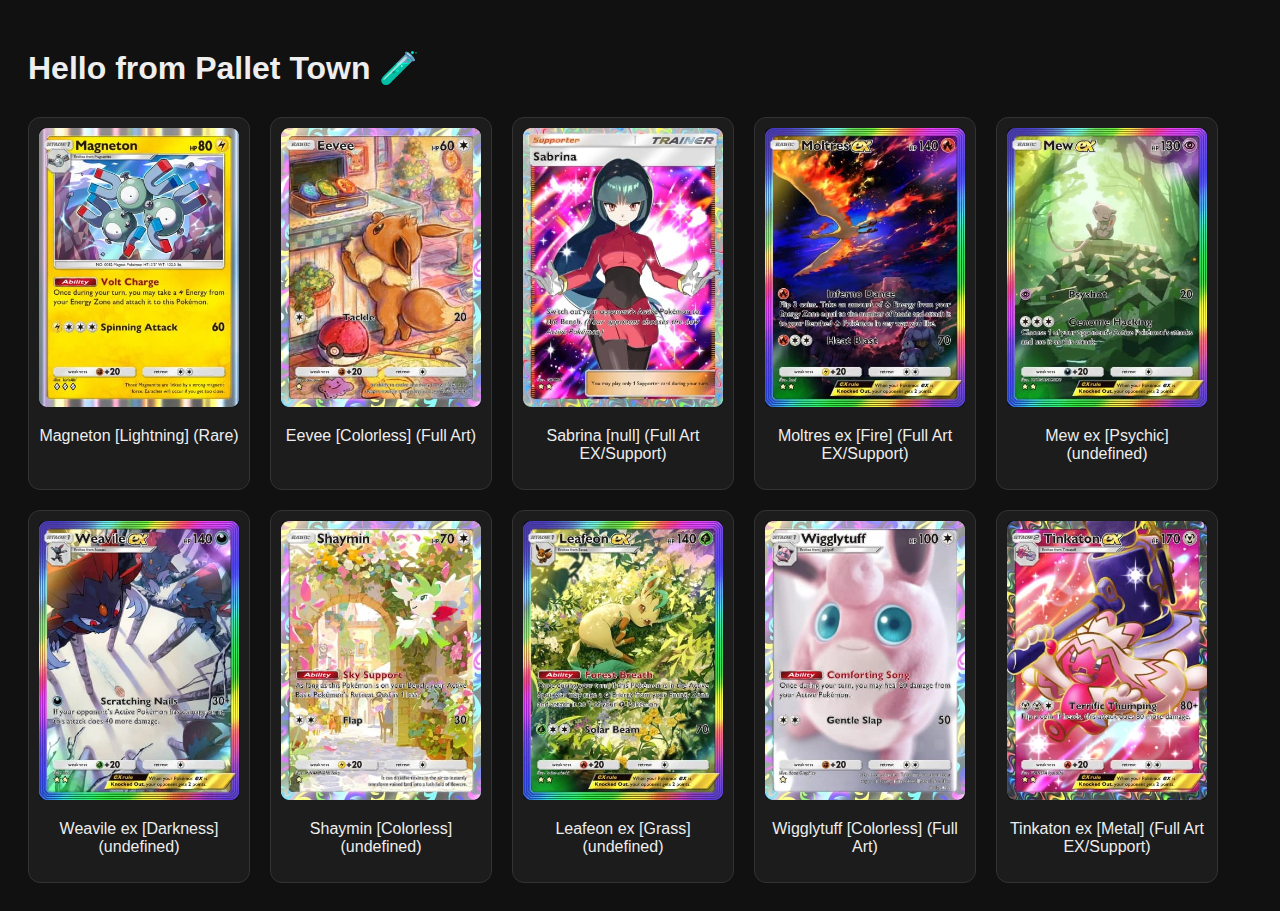
==== index.html @ e56984a7 "Initial setup: app, styles, card data, image dir" ====
<!DOCTYPE html>
<html lang="en">
<head>
  <meta charset="UTF-8" />
  <title>Pallet Town TCG Viewer</title>
  <link rel="stylesheet" href="style.css" />  <!-- ✅ External CSS link (this is correct) -->
</head>
<body>
  <h1>Hello from Pallet Town 🧪</h1>

  <!-- ✅ This is where cards get injected -->
  <div id="card-list"></div>

  <!-- ✅ Optional: Add a search bar -->
  <!-- <input type="text" id="search" placeholder="Search by name..."> -->

  <script src="app.js"></script>  <!-- ✅ Load your main JS logic -->
</body>
</html>
---- style.css ----
body {
  background: #111;
  color: #eee;
  font-family: 'Segoe UI', sans-serif;
  padding: 20px;
}

h1 {
  margin-bottom: 30px;
}

#card-list {
  display: flex;
  flex-wrap: wrap;
  gap: 20px;
}

.card-container {
  background-color: #1c1c1c;
  border: 1px solid #333;
  padding: 10px;
  border-radius: 12px;
  text-align: center;
  width: 200px;
}

.card-container img {
  width: 100%;
  border-radius: 6px;
}
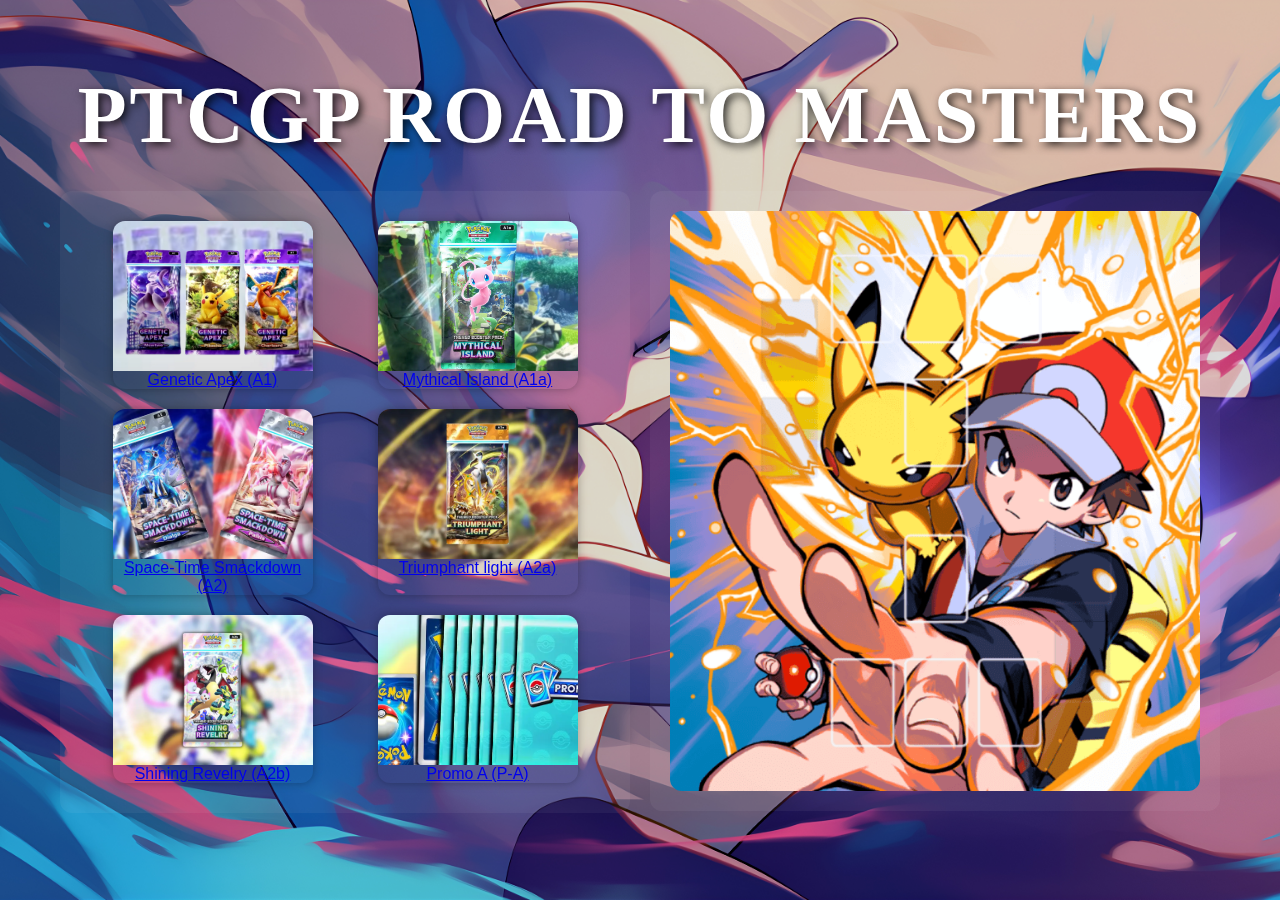
==== commit 18923ee6: "Update card layout, styling, JSON data, and remove unused images" ====
--- a/index.html
+++ b/index.html
@@ -1,20 +1,57 @@
 <!DOCTYPE html>
 <html lang="en">
-<head>
-  <meta charset="UTF-8" />
-  <title>Pallet Town TCG Viewer</title>
-  <link rel="stylesheet" href="style.css" />  <!-- ✅ External CSS link (this is correct) -->
-</head>
-<body>
-  <h1>Hello from Pallet Town 🧪</h1>
+  <head>
+    <meta charset="UTF-8" />
+    <meta name="viewport" content="width=device-width, initial-scale=1.0" />
+    <title>PTCGP ROAD TO MASTERS</title>
+    <link rel="stylesheet" href="style.css" />
+  </head>
+  <body>
+    <!-- Background Image (Fixed behind content) -->
+    <img id="bg-img" src="images/bg.jpg" alt="Background" />
 
-  <!-- ✅ This is where cards get injected -->
-  <div id="card-list"></div>
+    <!-- Main centered container -->
+    <div class="main-container">
+      <!-- Site Title -->
+      <h1>PTCGP ROAD TO MASTERS</h1>
 
-  <!-- ✅ Optional: Add a search bar -->
-  <!-- <input type="text" id="search" placeholder="Search by name..."> -->
+      <!-- Homepage Sections: Contains both the sets grid and the battle sim block -->
+      <div id="homepage-sections">
+        <!-- Sets Section -->
+        <div id="sets-section">
+          <div id="set-grid">
+            <!-- Set buttons are injected here via JS -->
+          </div>
+        </div>
 
-  <script src="app.js"></script>  <!-- ✅ Load your main JS logic -->
-</body>
+        <!-- Battle Sim Section (remains on homepage) -->
+        <div id="battle-section">
+          <div id="battle-sim-block">
+            <a href="battleground.html" class="battle-link">
+              <img
+                src="images/battle-sim.png"
+                alt="Battle Simulator"
+                class="set-cover"
+              />
+              <!-- The Start Battle button will be hidden via CSS -->
+              <button class="btn">Start Battle</button>
+            </a>
+          </div>
+        </div>
+      </div>
+
+      <!-- Back Button (hidden by default) -->
+      <button id="back-button" class="btn" style="display: none;">
+        ← Back to Sets
+      </button>
+
+      <!-- Card List Container (hidden by default, styled separately) -->
+      <div id="card-list" style="display: none;">
+        <!-- Cards for a selected set will be injected here via JS -->
+      </div>
+    </div>
+
+    <script src="app.js"></script>
+  </body>
 </html>
 
--- a/style.css
+++ b/style.css
@@ -1,31 +1,224 @@
+/* Global Reset */
+* {
+  box-sizing: border-box;
+  margin: 0;
+  padding: 0;
+}
+
+/* Body styling */
 body {
-  background: #111;
-  color: #eee;
-  font-family: 'Segoe UI', sans-serif;
-  padding: 20px;
-}
-
+  font-family: sans-serif;
+  background: #000; /* fallback dark background since image is fixed */
+}
+
+/* Main Container (centers content and limits maximum width) */
+.main-container {
+  max-width: 1200px;
+  margin: 0 auto;
+  padding: 20px;
+  position: relative;
+  z-index: 1; /* Make sure content sits above the background */
+}
+
+/* Title Styling */
 h1 {
+  font-family: 'Impact', cursive;
+  font-size: 5rem;
+  color: white;
+  text-align: center;
+  text-transform: uppercase;
+  letter-spacing: 3px;
+  text-shadow: 3px 3px 8px rgba(0, 0, 0, 0.8);
+  margin-top: 50px;
   margin-bottom: 30px;
 }
 
-#card-list {
+/* Background Image (fixed behind content) */
+#bg-img {
+  position: fixed;
+  top: 0;
+  left: 0;
+  width: 100%;
+  height: 100vh;
+  object-fit: cover;
+  z-index: -2;
+  filter: brightness(80%) contrast(1.2);
+  background-position: center;
+  background-size: cover;
+}
+
+/* Homepage Sections Container */
+#homepage-sections {
   display: flex;
   flex-wrap: wrap;
   gap: 20px;
-}
-
+  justify-content: center;
+  align-items: flex-start;
+  margin-top: 20px;
+}
+
+/* Both sections get similar widths on desktop */
+@media (min-width: 768px) {
+  #sets-section,
+  #battle-section {
+    flex: 1 1 45%;
+  }
+}
+
+/* On smaller screens, each section takes full width */
+@media (max-width: 767px) {
+  #sets-section,
+  #battle-section {
+    width: 100%;
+  }
+}
+
+/* Sets Section */
+#sets-section {
+  background-color: rgba(255, 255, 255, 0.05);
+  border-radius: 12px;
+  padding: 20px;
+}
+
+/* Dynamic Set Grid: Automatically wraps new sets */
+#set-grid {
+  display: grid;
+  grid-template-columns: repeat(auto-fit, minmax(200px, 1fr));
+  gap: 20px;
+  justify-items: center;
+  padding: 10px;
+}
+
+/* Each Set Button Container */
+.set-button-container {
+  width: 200px;
+  cursor: pointer;
+  border-radius: 12px;
+  overflow: hidden;
+  box-shadow: 0 0 10px rgba(0,0,0,0.3);
+  background: transparent;
+  text-align: center;
+}
+
+/* Uniform Set Cover Images */
+.set-cover {
+  width: 100%;
+  height: 150px;
+  object-fit: cover;
+  display: block;
+}
+
+/* Battle Sim Section */
+#battle-section {
+  background-color: rgba(255, 255, 255, 0.05);
+  border-radius: 12px;
+  padding: 20px;
+  display: flex;
+  align-items: center;
+  justify-content: center;
+}
+
+/* Battle Sim Block: set to a fixed height to roughly match sets */
+#battle-sim-block {
+  width: 100%;
+  height: 580px;     /* This value can be adjusted to match expected sets grid height */
+  display: flex;
+  align-items: center;
+  justify-content: center;
+  position: relative;
+}
+
+/* Battle Link: the clickable container for battle image */
+.battle-link {
+  display: block;
+  width: 100%;
+  height: 100%;
+  position: relative;
+}
+
+/* Battle Image: fills container and uses object-fit to crop appropriately */
+.battle-link img {
+  width: 100%;
+  height: 100%;
+  object-fit: cover;
+  border-radius: 12px;
+  display: block;
+}
+
+/* Hide the Start Battle button */
+.battle-link .btn {
+  display: none;
+}
+
+/* Back button styling (if needed) */
+#back-button {
+  margin: 20px auto;
+  display: block;
+  max-width: 200px;
+}
+
+/* Optional Card List styling for when a set is selected */
+#card-list {
+  display: flex;
+  flex-wrap: wrap;
+  gap: 20px;
+  justify-content: center;
+  padding: 20px;
+}
+
+/* Card List Grid: show many cards in a fluid layout */
+#card-list {
+  /* We'll turn it into a grid once it's displayed = "grid" in JS. */
+  grid-template-columns: repeat(auto-fill, minmax(180px, 1fr));
+  gap: 5px;
+  justify-items: center;
+  margin-top: 20px;
+  padding: 5px;
+  background-color: rgba(255, 255, 255, 0.05);
+  border: 1px solid rgba(255, 255, 255, 0.1);
+  border-radius: 12px;
+  backdrop-filter: blur(2px);
+  /* If you want a subtle background or border, feel free to add them here. */
+}
+
+/* Each card container can have its own styling */
 .card-container {
-  background-color: #1c1c1c;
-  border: 1px solid #333;
-  padding: 10px;
-  border-radius: 12px;
+  width: 100%;
+  max-width: 220px;               /* or 200px, adjust to taste */
   text-align: center;
-  width: 200px;
-}
-
+  background-color: rgba(255,255,255,0.1);
+  border-radius: 8px;
+  padding: 2px;
+  box-shadow: 0 2px 4px rgba(0,0,0,0.3);
+}
+
+/* The card image gets auto-sized */
 .card-container img {
   width: 100%;
-  border-radius: 6px;
-}
-
+  height: auto;
+  border-radius: 4px;
+  margin-bottom: 2px;
+}
+
+/* Ensure rarity icons are small and aligned horizontally */
+.rarity-icon {
+  max-width: 16px;              /* Maximum width */
+  max-height: 16px;             /* Maximum height */
+  width: auto;                  /* Preserve aspect ratio */
+  height: auto;                 /* Preserve aspect ratio */
+  vertical-align: middle;       /* Align them with text/number */
+  margin: 0 2px;                /* Add some space between icons */
+  filter: drop-shadow(1px 1px 1px rgba(0, 0, 0, 0.5)); /* Optional shadow */
+  display: inline-block;        /* Ensure they are aligned horizontally */
+}
+
+.card-number {
+  font-size: 1.2rem;
+  font-weight: 700;
+  color: #fff;
+  text-shadow: 1px 1px 3px rgba(0, 0, 0, 0.8);
+  letter-spacing: 1px;
+  display: inline-block;
+  margin-bottom: 5px;
+}
+
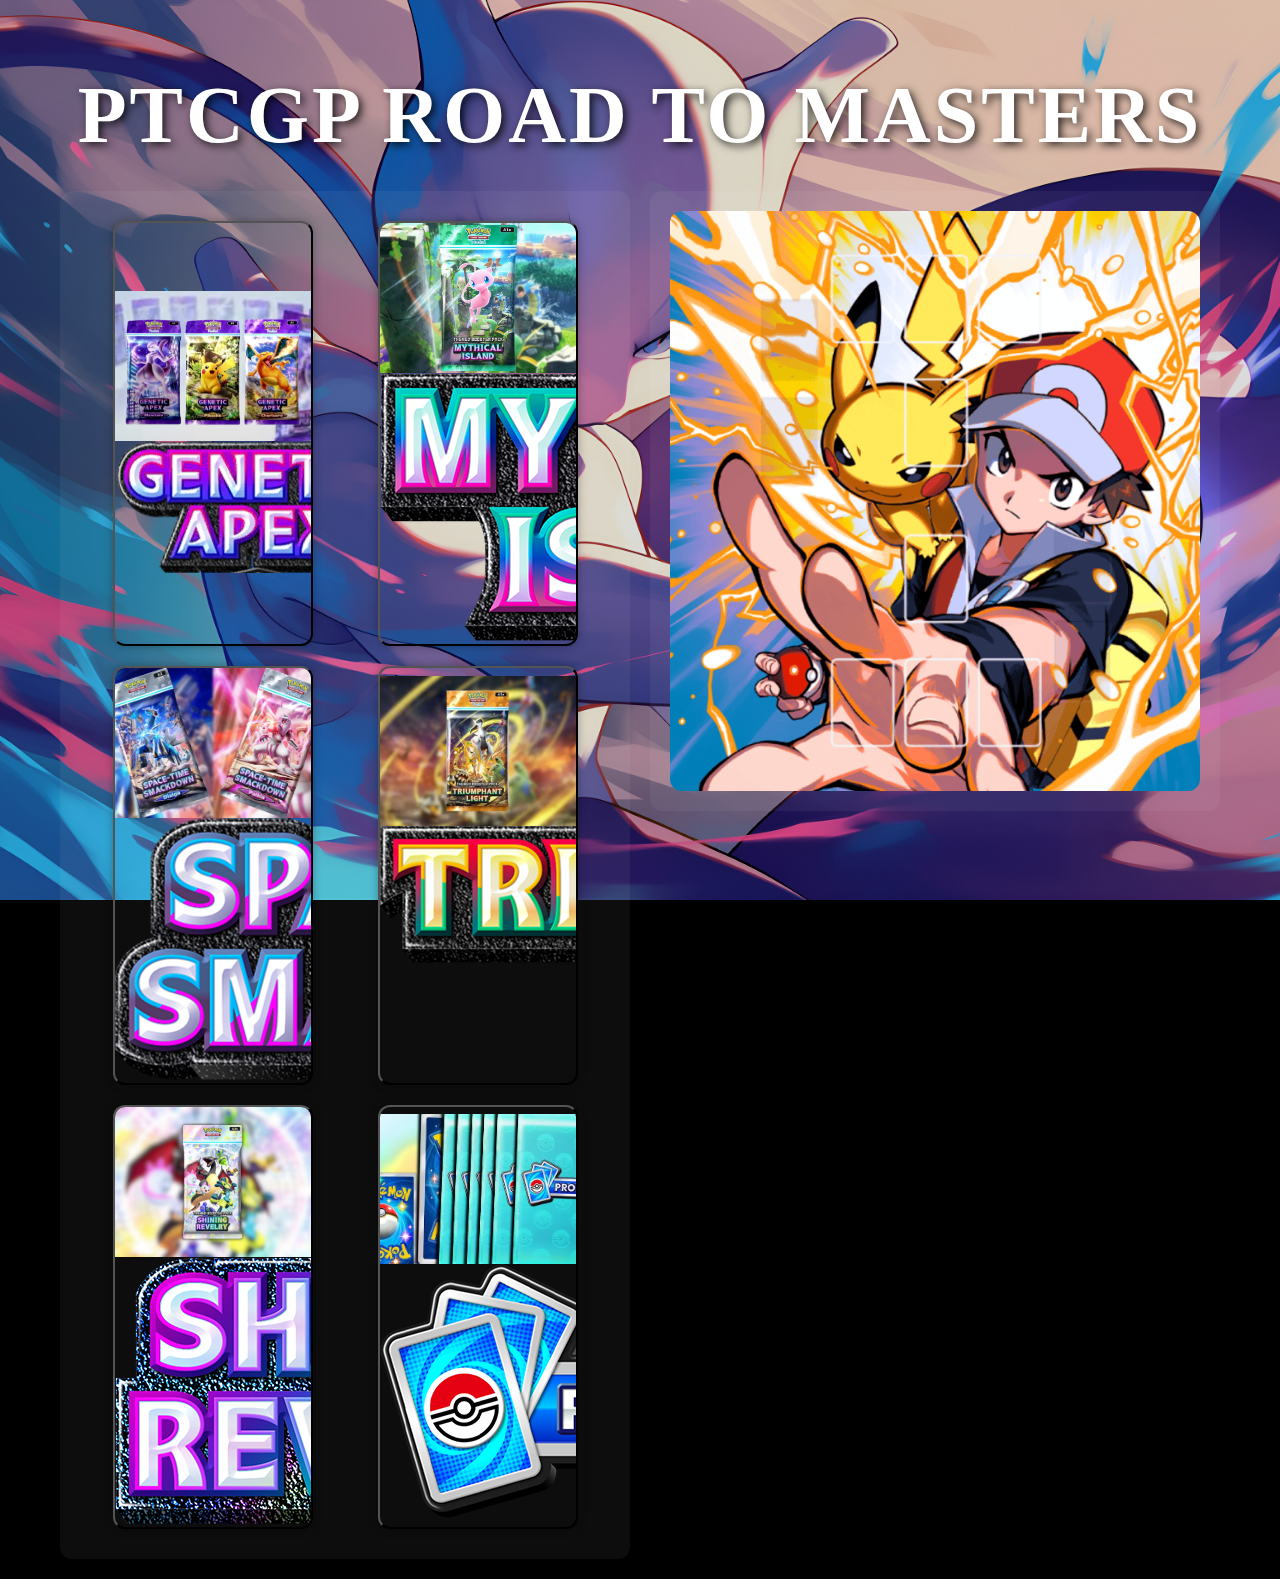
==== commit 3cf59936: "updates app.json, style.css and rarity factors. updates pa promo directory" ====
--- a/index.html
+++ b/index.html
@@ -50,7 +50,8 @@
         <!-- Cards for a selected set will be injected here via JS -->
       </div>
     </div>
-
+	
+	<!-- Scripts load after DOM to allow app.js to inject content -->
     <script src="app.js"></script>
   </body>
 </html>
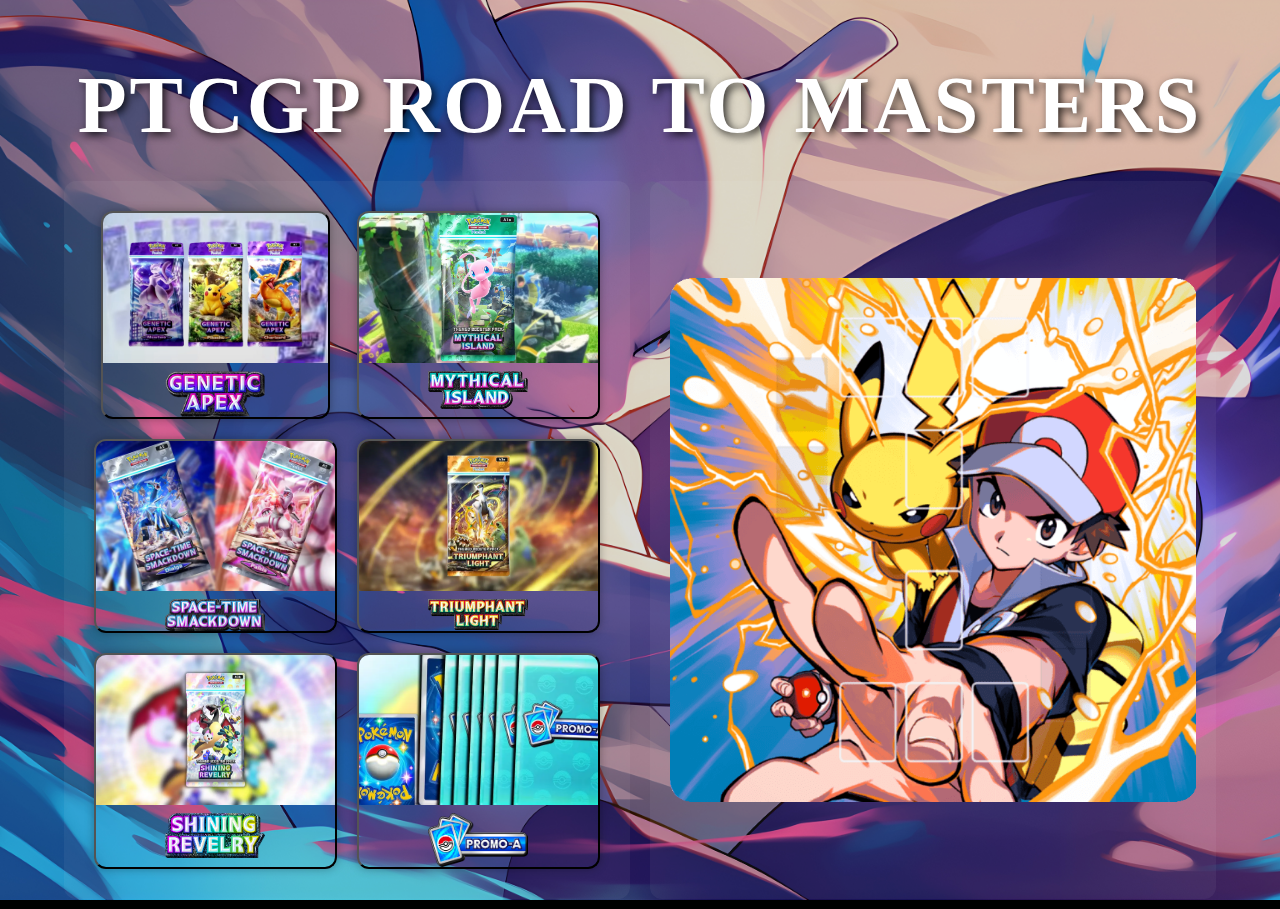
==== commit 0ee91c82: "removes backup files and sets up css in sub dirs" ====
--- a/index.html
+++ b/index.html
@@ -4,7 +4,13 @@
     <meta charset="UTF-8" />
     <meta name="viewport" content="width=device-width, initial-scale=1.0" />
     <title>PTCGP ROAD TO MASTERS</title>
-    <link rel="stylesheet" href="style.css" />
+
+    <!-- Modular CSS Imports -->
+    <link rel="stylesheet" href="styles/base.css" />
+    <link rel="stylesheet" href="styles/layout.css" />
+    <link rel="stylesheet" href="styles/header.css" />
+    <link rel="stylesheet" href="styles/cards.css" />
+    <link rel="stylesheet" href="styles/battle.css" />
   </head>
   <body>
     <!-- Background Image (Fixed behind content) -->
@@ -50,8 +56,8 @@
         <!-- Cards for a selected set will be injected here via JS -->
       </div>
     </div>
-	
-	<!-- Scripts load after DOM to allow app.js to inject content -->
+
+    <!-- Scripts load after DOM to allow app.js to inject content -->
     <script src="app.js"></script>
   </body>
 </html>
--- a/styles/base.css
+++ b/styles/base.css
@@ -0,0 +1,13 @@
+/* Global Reset */
+* {
+  box-sizing: border-box;
+  margin: 0;
+  padding: 0;
+}
+
+/* Body styling */
+body {
+  font-family: sans-serif;
+  background: #000;
+}
+
--- a/styles/layout.css
+++ b/styles/layout.css
@@ -0,0 +1,75 @@
+/* Main Container */
+.main-container {
+  max-width: 1200px;
+  margin: 0 auto;
+  padding: 10px;
+  position: relative;
+  z-index: 1;
+}
+
+/* Title Styling */
+h1 {
+  font-family: 'Impact', cursive;
+  font-size: 5rem;
+  color: white;
+  text-align: center;
+  text-transform: uppercase;
+  letter-spacing: 3px;
+  text-shadow: 3px 3px 8px rgba(0, 0, 0, 0.8);
+  margin-top: 50px;
+  margin-bottom: 30px;
+}
+
+/* Background Image */
+#bg-img {
+  position: fixed;
+  top: 0;
+  left: 0;
+  width: 100%;
+  height: 100vh;
+  object-fit: cover;
+  z-index: -2;
+  filter: brightness(80%) contrast(1.2);
+  background-position: center;
+  background-size: cover;
+}
+
+/* Homepage Layout */
+#homepage-sections {
+  display: flex;
+  gap: 20px;
+  justify-content: center;
+  align-items: stretch;
+  flex-wrap: wrap;
+  margin-top: 20px;
+}
+
+@media (min-width: 768px) {
+  #sets-section,
+  #battle-section {
+    flex: 1 1 45%;
+  }
+}
+
+@media (max-width: 767px) {
+  #sets-section,
+  #battle-section {
+    width: 100%;
+  }
+}
+
+#sets-section,
+#battle-section {
+  flex: 1 1 48%;
+  max-width: 48%;
+  background-color: rgba(255, 255, 255, 0.05);
+  border-radius: 12px;
+  padding: 20px;
+}
+
+#back-button {
+  margin: 20px auto;
+  display: block;
+  max-width: 200px;
+}
+
--- a/styles/cards.css
+++ b/styles/cards.css
@@ -0,0 +1,107 @@
+#set-grid {
+  display: grid;
+  grid-template-columns: repeat(auto-fit, minmax(200px, 1fr));
+  gap: 20px;
+  justify-items: center;
+  padding: 10px;
+}
+
+.set-button-container {
+  cursor: pointer;
+  border-radius: 12px;
+  overflow: hidden;
+  box-shadow: 0 0 10px rgba(0,0,0,0.3);
+  background: transparent;
+  text-align: center;
+  display: flex;
+  flex-direction: column;
+  align-items: center;
+}
+
+.set-cover {
+  width: 100%;
+  height: 150px;
+  object-fit: cover;
+  display: block;
+}
+
+.set-logo {
+  width: 100px;
+  max-width: 100px;
+  height: auto;
+  margin-top: 8px;
+}
+
+.set-theme-logo {
+  display: block;
+  max-width: 440px;
+  width: 100%;
+  margin: 0 auto 20px;
+}
+
+#card-list {
+  display: grid;
+  grid-template-columns: repeat(auto-fill, minmax(220px, 1fr));
+  gap: 10px;
+  justify-items: center;
+  padding: 3px;
+  margin-top: 15px;
+  background-color: rgba(255, 255, 255, 0.05);
+  border: 2px solid rgba(255, 255, 255, 0.1);
+  border-radius: 10px;
+  backdrop-filter: blur(2px);
+}
+
+.card-container {
+  width: 100%;
+  max-width: 220px;
+  text-align: center;
+  background-color: rgba(255,255,255,0.1);
+  border-radius: 15px;
+  padding: 3px;
+  box-shadow: 0 2px 4px rgba(0,0,0,0.3);
+}
+
+.card-container img {
+  width: 100%;
+  height: auto;
+  border-radius: 4px;
+  margin-bottom: 0rem;
+}
+
+.card-number {
+  font-size: 1.2rem;
+  font-weight: 700;
+  color: #fff;
+  text-shadow: 1px 1px 3px rgba(0, 0, 0, 0.8);
+  letter-spacing: 1px;
+  display: block;
+  margin-bottom: 0px;
+}
+
+.card-label {
+  margin-top: 0px;
+  margin-bottom: 0px;
+  display: flex;
+  flex-direction: column;
+  align-items: center;
+  justify-content: center;
+}
+
+.rarity-wrapper {
+  display: flex;
+  justify-content: center;
+  flex-wrap: nowrap;
+  gap: 2px;
+  max-width: 100%;
+  overflow-x: auto;
+}
+
+.rarity-icon {
+  max-width: 20px;
+  max-height: 20px;
+  height: 20px;
+  display: block;
+  filter: drop-shadow(1px 1px 1px rgba(0, 0, 0, 0.5));
+}
+
--- a/styles/battle.css
+++ b/styles/battle.css
@@ -0,0 +1,46 @@
+/* Battle Simulator styles will go here */
+/* Battle Sim Section */
+
+#battle-section {
+  display: flex;
+  align-items: center;
+  justify-content: center;
+  background-color: rgba(255, 255, 255, 0.05);
+  border-radius: 12px;
+  padding: 20px;
+  flex: 1 1 45%;
+  height: auto;
+}
+
+#battle-sim-block {
+  width: 100%;
+  height: 100%;
+  display: flex;
+  align-items: center;
+  justify-content: center;
+}
+
+/* Battle Link */
+.battle-link {
+  display: block;
+  width: 100%;
+  height: auto;
+  max-height: 100%;
+  position: relative;
+}
+
+.battle-link img {
+  width: 100%;
+  height: auto;
+  object-fit: cover; /* Or 'contain', depending on effect you want */
+  border-radius: 12px;
+  display: block;
+  max-height: 100%;      /* ✅ Add this */
+}
+
+
+/* Force hide battle button */
+.battle-link .btn {
+  display: none !important;
+}
+
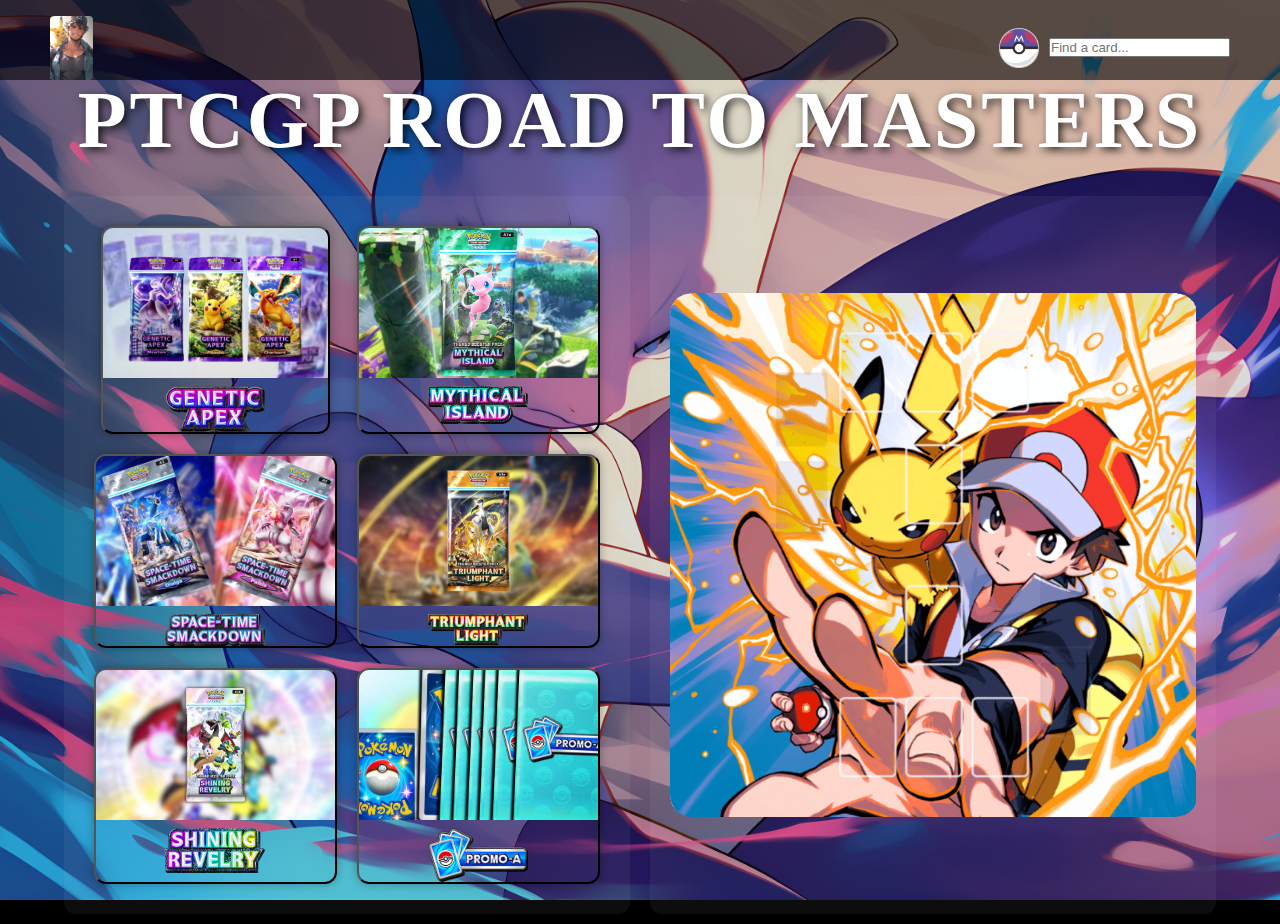
==== commit 41effd66: "styling changes, fixes header, adjusts styles to match" ====
--- a/index.html
+++ b/index.html
@@ -13,6 +13,21 @@
     <link rel="stylesheet" href="styles/battle.css" />
   </head>
   <body>
+  
+<header id="site-header">
+  <div class="header-inner main-container">
+    <a href="index.html" id="logo">
+      <img src="images/logo.jpg" alt="PTCGP Logo" />
+    </a>
+
+    <div id="search-container">
+      <img src="images/masterball.webp" alt="Master Ball" class="logo-badge" />
+      <input type="text" id="search-bar" placeholder="Find a card..." />
+    </div>
+  </div>
+</header>
+
+
     <!-- Background Image (Fixed behind content) -->
     <img id="bg-img" src="images/bg.jpg" alt="Background" />
 
@@ -58,7 +73,13 @@
     </div>
 
     <!-- Scripts load after DOM to allow app.js to inject content -->
-    <script src="app.js"></script>
+    <script src="js/dom.js"></script>
+	<script src="js/mappings.js"></script>
+	<script src="js/rarity.js"></script>
+	<script src="js/renderCards.js"></script>
+	<script src="js/renderSets.js"></script>
+	<script src="js/app.js"></script>
+
   </body>
 </html>
 
--- a/styles/layout.css
+++ b/styles/layout.css
@@ -5,6 +5,7 @@
   padding: 10px;
   position: relative;
   z-index: 1;
+  margin-top: 15px; /* or match the header height + padding */
 }
 
 /* Title Styling */
@@ -68,8 +69,8 @@
 }
 
 #back-button {
-  margin: 20px auto;
+  margin: 40px auto;
   display: block;
   max-width: 200px;
+  position: relative;
 }
-
--- a/styles/header.css
+++ b/styles/header.css
@@ -0,0 +1,57 @@
+#site-header {
+  display: flex;
+  justify-content: space-between;
+  align-items: center;
+  padding: 0px 20px;
+  background-color: rgba(0, 0, 0, 0.6);
+  position: fixed;
+  top: 0;
+  left: 0;
+  right: 0;
+  z-index: 100;
+  height: 80px;
+  
+}
+
+/* Inner container no longer needs flex row behavior for both items */
+.header-inner {
+  display: flex;
+  justify-content: space-between;
+  align-items: center;
+  width: 100%;
+}
+
+#logo {
+  display: flex;
+  align-items: center;
+  gap: 8px;
+  text-decoration: none;
+}
+
+#logo img {
+  height: 64px; /* Or 32px, 48px — whatever looks right */
+  width: auto;
+  border-radius: 4px;
+}
+
+.logo-text {
+  font-size: 1.5rem;
+  color: white;
+  font-weight: bold;
+  text-shadow: 1px 1px 2px black;
+}
+
+.logo-badge {
+  height: 40px;   /* or however large you want the Master Ball */
+  width: auto;
+  pointer-events: none;  /* ensures it’s not clickable */
+  user-select: none;
+}
+
+
+#search-container {
+  display: flex;
+  align-items: center;
+  gap: 10px;
+}
+
--- a/styles/cards.css
+++ b/styles/cards.css
@@ -34,9 +34,11 @@
 
 .set-theme-logo {
   display: block;
-  max-width: 440px;
-  width: 100%;
-  margin: 0 auto 20px;
+  max-width: 320px;
+  margin: 60px auto 30px; /* 👈 top space to clear header */
+  filter: drop-shadow(2px 2px 4px rgba(0, 0, 0, 0.6));
+  position: relative;
+  z-index: 1;
 }
 
 #card-list {
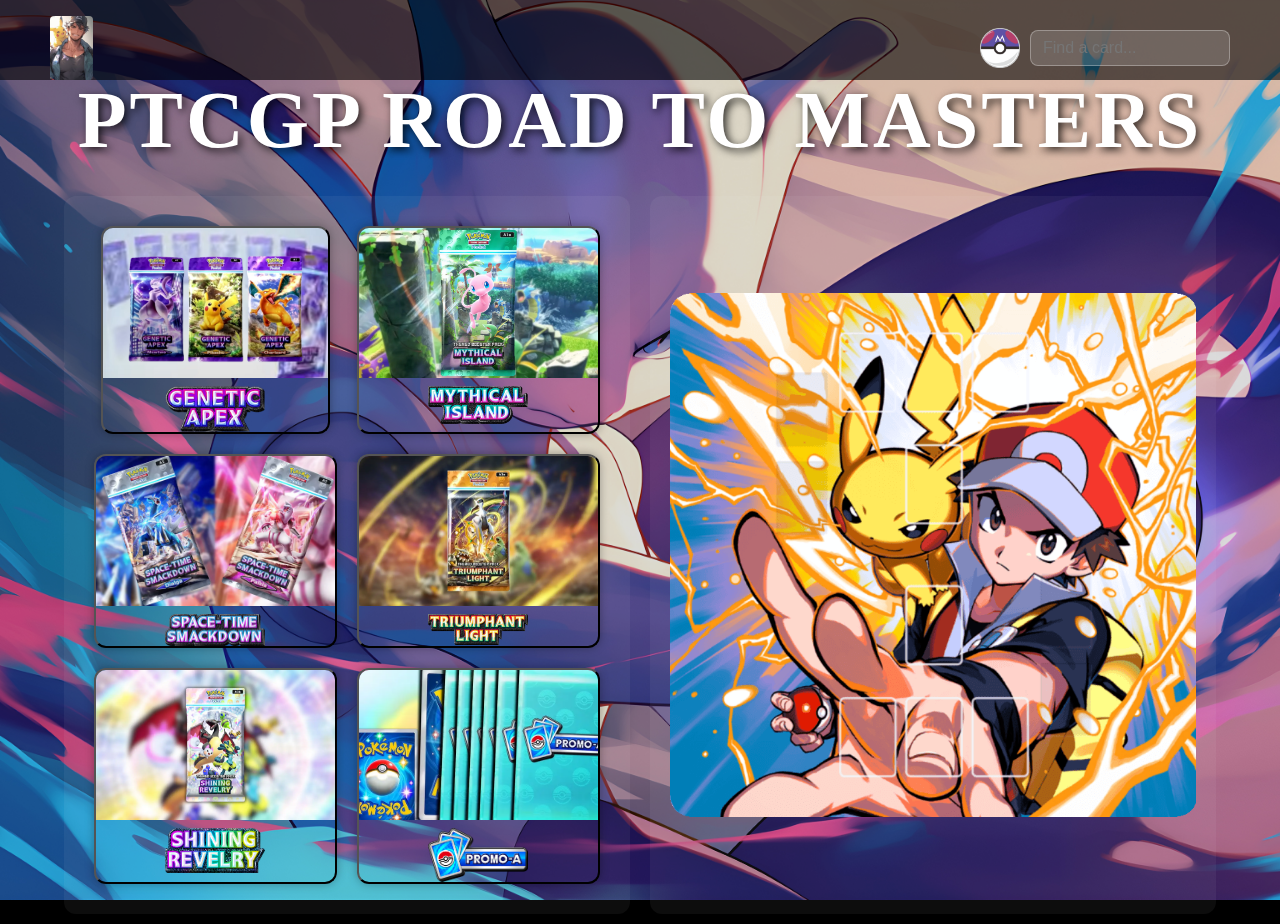
==== commit 1ec1b648: "fixes on single card page and adding search functionality" ====
--- a/index.html
+++ b/index.html
@@ -11,9 +11,17 @@
     <link rel="stylesheet" href="styles/header.css" />
     <link rel="stylesheet" href="styles/cards.css" />
     <link rel="stylesheet" href="styles/battle.css" />
+	<link rel="stylesheet" href="styles/search.css" />
   </head>
-  <body>
-  
+<!-- 🔍 Search Results Overlay -->
+<div id="search-results-container" class="hidden">
+  <div id="search-results-header">
+    <span id="search-results-title"></span>
+    <button id="close-search-results">✖</button>
+  </div>
+  <div id="search-results-grid"></div>
+</div>
+<body> 
 <header id="site-header">
   <div class="header-inner main-container">
     <a href="index.html" id="logo">
@@ -79,6 +87,7 @@
 	<script src="js/renderCards.js"></script>
 	<script src="js/renderSets.js"></script>
 	<script src="js/app.js"></script>
+	<script src="js/search.js"></script>
 
   </body>
 </html>
--- a/styles/header.css
+++ b/styles/header.css
@@ -41,17 +41,3 @@
   text-shadow: 1px 1px 2px black;
 }
 
-.logo-badge {
-  height: 40px;   /* or however large you want the Master Ball */
-  width: auto;
-  pointer-events: none;  /* ensures it’s not clickable */
-  user-select: none;
-}
-
-
-#search-container {
-  display: flex;
-  align-items: center;
-  gap: 10px;
-}
-
--- a/styles/cards.css
+++ b/styles/cards.css
@@ -62,6 +62,7 @@
   border-radius: 15px;
   padding: 3px;
   box-shadow: 0 2px 4px rgba(0,0,0,0.3);
+  cursor: pointer;
 }
 
 .card-container img {
@@ -107,3 +108,8 @@
   filter: drop-shadow(1px 1px 1px rgba(0, 0, 0, 0.5));
 }
 
+.card-container:hover {
+  transform: scale(1.03);
+  box-shadow: 0 0 15px rgba(255, 255, 255, 0.2);
+}
+
--- a/styles/search.css
+++ b/styles/search.css
@@ -0,0 +1,180 @@
+/* =====================================================
+   🧭 Header search bar styling (input + container)
+   ===================================================== */
+
+#search-container {
+  display: flex;
+  align-items: center;
+  gap: 10px;
+}
+
+.logo-badge {
+  height: 40px;
+  width: auto;
+  pointer-events: none;
+  user-select: none;
+}
+
+#search-bar {
+  background-color: rgba(255, 255, 255, 0.15);
+  border: 1px solid rgba(255, 255, 255, 0.3);
+  border-radius: 8px;
+  padding: 8px 12px;
+  color: white;
+  font-size: 1rem;
+  width: 200px;
+  transition: all 0.2s ease;
+}
+
+#search-bar:focus {
+  outline: none;
+  border-color: white;
+  background-color: rgba(255, 255, 255, 0.25);
+  box-shadow: 0 0 5px rgba(255, 255, 255, 0.5);
+}
+
+/* =====================================================
+   🔍 Search results overlay styling (live search display)
+   ===================================================== */
+   
+ #search-results-container {
+  position: fixed;
+  top: 100px;
+  left: 50%;
+  transform: translateX(-50%);
+  width: 90%;
+  max-width: 1200px;
+  background: rgba(0, 0, 0, 0.95);
+  border-radius: 10px;
+  padding: 20px;
+  z-index: 1000;
+  color: white;
+  box-shadow: 0 0 20px rgba(255, 255, 255, 0.2);
+}
+
+#search-results-header {
+  display: flex;
+  justify-content: space-between;
+  align-items: center;
+  margin-bottom: 15px;
+}
+
+#close-search-results {
+  background: transparent;
+  color: white;
+  border: none;
+  font-size: 1.5rem;
+  cursor: pointer;
+}
+
+#search-results-grid {
+  display: grid;
+  grid-template-columns: repeat(auto-fill, minmax(140px, 1fr));
+  gap: 15px;
+  justify-content: center; /* 👈 this is the magic */
+  justify-items: center;         /* 👈 this one is new */
+}
+
+.search-result-card {
+  padding: 0px;
+  background: transparent;
+  border-radius: 0;
+  display: flex;
+  flex-direction: column;
+  align-items: center;
+  transition: transform 0.2s ease;
+  cursor: pointer;
+}
+
+
+.search-result-card:hover {
+  transform: scale(1.5);
+  background: rgba(255, 255, 255, 0.1);
+  box-shadow: 0 0 8px rgba(255, 255, 255, 0.15);
+  transition: all 0.2s ease;
+}
+
+.search-result-card img {
+  width: 100%;
+  border-radius: 6px;
+  object-fit: contain;
+}
+
+.hidden {
+  display: none !important;
+}
+
+.thumb-preview {
+  display: flex;
+  flex-direction: column;
+  align-items: center;
+  gap: 4px;
+  transition: transform 0.2s ease;
+}
+
+/* =====================================================
+   Search results images
+   ===================================================== */
+.related-meta {
+  font-size: 0.8rem;
+  color: white;
+  display: grid;
+  grid-template-rows: auto auto;
+  align-items: center;
+  justify-items: center;
+  gap: 1px;
+  margin-top: 0px;
+  line-height: 1;
+}
+
+.id-and-rarity {
+  display: inline-flex;
+  align-items: center;
+  gap: 5px;
+  line-height: 1.2;
+  max-height: 1.4em;
+}
+
+.rarity-icon {
+  width: 12px;
+  height: 12px;
+  object-fit: contain;
+  pointer-events: none;
+  user-select: none;
+}
+
+
+/* =====================================================
+   💀 Depricated - leave as backup for during testing
+   ===================================================== */
+   
+/* #search-bar { */
+  /* background-color: rgba(255, 255, 255, 0.15); */
+  /* border: 1px solid rgba(255, 255, 255, 0.3); */
+  /* border-radius: 8px; */
+  /* padding: 8px 12px; */
+  /* color: white; */
+  /* font-size: 1rem; */
+  /* width: 200px; */
+  /* transition: all 0.2s ease; */
+/* } */
+
+/* #search-bar:focus { */
+  /* outline: none; */
+  /* border-color: white; */
+  /* background-color: rgba(255, 255, 255, 0.25); */
+  /* box-shadow: 0 0 5px rgba(255, 255, 255, 0.5); */
+/* } */
+
+/* #search-container { */
+  /* display: flex; */
+  /* align-items: center; */
+  /* gap: 10px; */
+/* } */
+
+/* .logo-badge { */
+  /* height: 40px;   /* or however large you want the Master Ball */ */
+  /* width: auto; */
+  /* pointer-events: none;  /* ensures it’s not clickable */ */
+  /* user-select: none; */
+/* } */